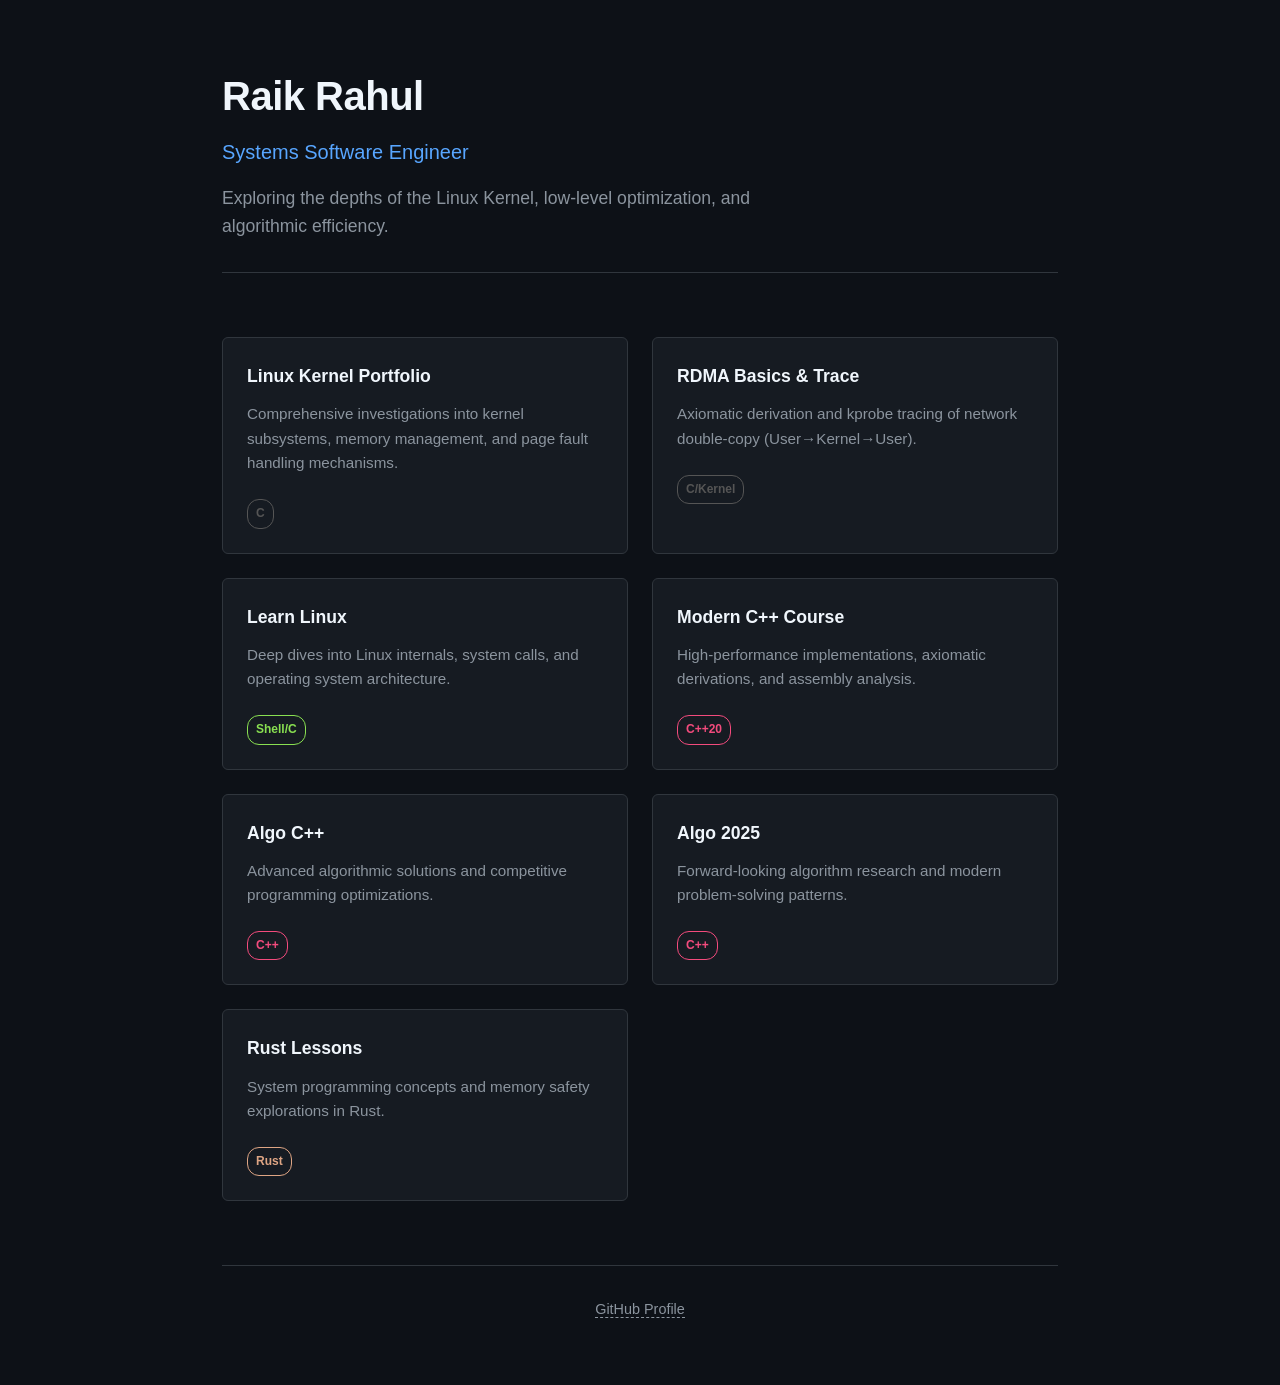
==== index.html @ 9dcb284b "Add Modern C++ Course Pages link" ====
<!DOCTYPE html>
<html lang="en">

<head>
    <meta charset="UTF-8">
    <meta name="viewport" content="width=device-width, initial-scale=1.0">
    <meta name="description"
        content="Portfolio of Raik Rahul - Systems Software Engineer. showcasing Linux Kernel, C++, and Rust projects.">
    <title>Raik Rahul | Systems Software Engineer</title>
    <link rel="stylesheet" href="assets/css/style.css">
</head>

<body>
    <div class="container">
        <header class="profile-header">
            <h1>Raik Rahul</h1>
            <p class="subtitle">Systems Software Engineer</p>
            <p class="bio">Exploring the depths of the Linux Kernel, low-level optimization, and algorithmic efficiency.
            </p>
        </header>

        <main>
            <section class="projects-grid">
                <!-- Kernel & Systems Focus -->
                <a href="https://raikrahul.github.io/linux_kernel_portfolio" class="project-card">
                    <div class="card-content">
                        <h3>Linux Kernel Portfolio</h3>
                        <p>Comprehensive investigations into kernel subsystems, memory management, and page fault
                            handling mechanisms.</p>
                        <span class="tag tag-c">C</span>
                    </div>
                </a>

                <a href="rdmabasics/axiomatic_derivation.md" class="project-card">
                    <div class="card-content">
                        <h3>RDMA Basics & Trace</h3>
                        <p>Axiomatic derivation and kprobe tracing of network double-copy (User&rarr;Kernel&rarr;User).</p>
                        <span class="tag tag-c">C/Kernel</span>
                    </div>
                </a>

                <a href="https://github.com/raikrahul/learnlinux" class="project-card">
                    <div class="card-content">
                        <h3>Learn Linux</h3>
                        <p>Deep dives into Linux internals, system calls, and operating system architecture.</p>
                        <span class="tag tag-shell">Shell/C</span>
                    </div>
                </a>

                <!-- Systems & Algo -->
                <a href="https://raikrahul.github.io/modern-cpp-course-setup/" class="project-card">
                    <div class="card-content">
                        <h3>Modern C++ Course</h3>
                        <p>High-performance implementations, axiomatic derivations, and assembly analysis.</p>
                        <span class="tag tag-cpp">C++20</span>
                    </div>
                </a>

                <a href="https://github.com/raikrahul/algocpp" class="project-card">
                    <div class="card-content">
                        <h3>Algo C++</h3>
                        <p>Advanced algorithmic solutions and competitive programming optimizations.</p>
                        <span class="tag tag-cpp">C++</span>
                    </div>
                </a>

                <a href="https://github.com/raikrahul/algo2025" class="project-card">
                    <div class="card-content">
                        <h3>Algo 2025</h3>
                        <p>Forward-looking algorithm research and modern problem-solving patterns.</p>
                        <span class="tag tag-cpp">C++</span>
                    </div>
                </a>

                <a href="https://github.com/raikrahul/rust_lessons" class="project-card">
                    <div class="card-content">
                        <h3>Rust Lessons</h3>
                        <p>System programming concepts and memory safety explorations in Rust.</p>
                        <span class="tag tag-rust">Rust</span>
                    </div>
                </a>
            </section>
        </main>

        <footer>
            <a href="https://github.com/raikrahul" target="_blank" rel="noopener noreferrer">GitHub Profile</a>
        </footer>
    </div>
</body>

</html>
---- assets/css/style.css ----
:root {
    --bg-color: #0d1117;
    --card-bg: #161b22;
    --text-primary: #f0f6fc;
    --text-secondary: #8b949e;
    --accent-color: #58a6ff;
    --border-color: #30363d;
    --hover-border: #8b949e;
    --font-stack: -apple-system, BlinkMacSystemFont, "Segoe UI", Helvetica, Arial, sans-serif, "Apple Color Emoji", "Segoe UI Emoji";
    --transition-speed: 0.2s;
}

* {
    box-sizing: border-box;
    margin: 0;
    padding: 0;
}

body {
    background-color: var(--bg-color);
    color: var(--text-primary);
    font-family: var(--font-stack);
    line-height: 1.6;
    -webkit-font-smoothing: antialiased;
}

.container {
    max-width: 900px;
    margin: 0 auto;
    padding: 4rem 2rem;
}

/* Header */
.profile-header {
    margin-bottom: 4rem;
    border-bottom: 1px solid var(--border-color);
    padding-bottom: 2rem;
}

h1 {
    font-size: 2.5rem;
    font-weight: 700;
    letter-spacing: -0.5px;
    margin-bottom: 0.5rem;
}

.subtitle {
    font-size: 1.25rem;
    color: var(--accent-color);
    margin-bottom: 1rem;
    font-weight: 500;
}

.bio {
    color: var(--text-secondary);
    max-width: 600px;
    font-size: 1.1rem;
}

/* Projects Grid */
.projects-grid {
    display: grid;
    grid-template-columns: repeat(auto-fit, minmax(350px, 1fr));
    gap: 1.5rem;
    margin-bottom: 4rem;
}

.project-card {
    background: var(--card-bg);
    border: 1px solid var(--border-color);
    border-radius: 6px;
    padding: 1.5rem;
    text-decoration: none;
    transition: transform var(--transition-speed), border-color var(--transition-speed);
    display: flex;
    flex-direction: column;
    height: 100%;
}

.project-card:hover {
    border-color: var(--hover-border);
    transform: translateY(-2px);
}

.card-content h3 {
    color: var(--text-primary);
    font-size: 1.1rem;
    margin-bottom: 0.75rem;
}

.card-content p {
    color: var(--text-secondary);
    font-size: 0.95rem;
    margin-bottom: 1.5rem;
    flex-grow: 1;
}

/* Tags */
.tag {
    display: inline-block;
    font-size: 0.75rem;
    font-weight: 600;
    padding: 0.25rem 0.5rem;
    border-radius: 12px;
    border: 1px solid var(--border-color);
}

.tag-c { color: #555; border-color: #555; }
.tag-cpp { color: #f34b7d; border-color: #f34b7d; }
.tag-rust { color: #dea584; border-color: #dea584; }
.tag-shell { color: #89e051; border-color: #89e051; }

.project-card:hover .tag {
    opacity: 1;
}

/* Footer */
footer {
    text-align: center;
    color: var(--text-secondary);
    padding-top: 2rem;
    border-top: 1px solid var(--border-color);
    font-size: 0.9rem;
}

footer a {
    color: var(--text-secondary);
    text-decoration: none;
    border-bottom: 1px dashed var(--text-secondary);
}

footer a:hover {
    color: var(--accent-color);
    border-color: var(--accent-color);
}

/* Responsive */
@media (max-width: 768px) {
    .container {
        padding: 2rem 1.5rem;
    }
    
    .projects-grid {
        grid-template-columns: 1fr;
    }
}
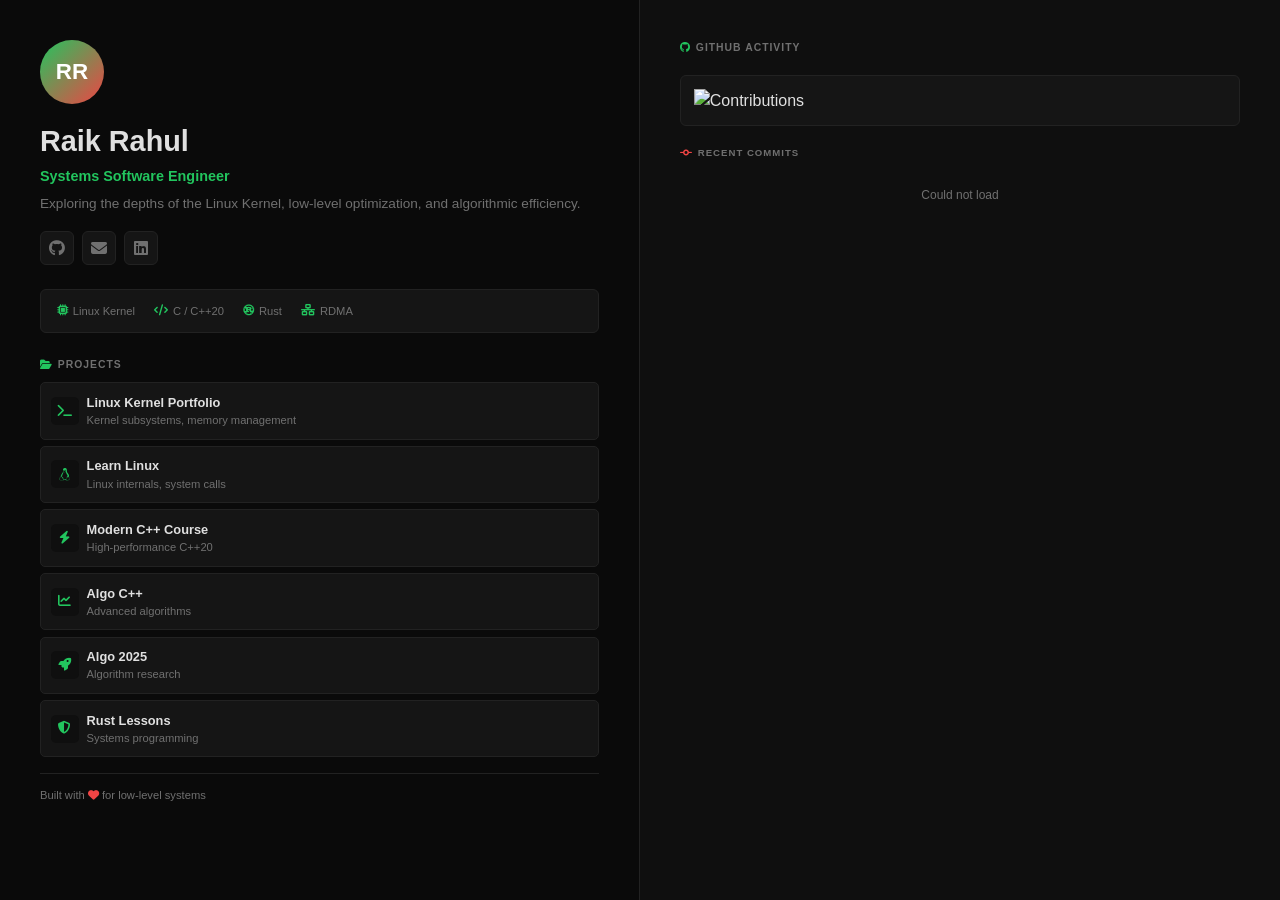
==== commit e7927811: "Redesign portfolio: book layout with GitHub activity" ====
--- a/index.html
+++ b/index.html
@@ -1,91 +1,175 @@
 <!DOCTYPE html>
 <html lang="en">
-
 <head>
     <meta charset="UTF-8">
     <meta name="viewport" content="width=device-width, initial-scale=1.0">
-    <meta name="description"
-        content="Portfolio of Raik Rahul - Systems Software Engineer. showcasing Linux Kernel, C++, and Rust projects.">
     <title>Raik Rahul | Systems Software Engineer</title>
-    <link rel="stylesheet" href="assets/css/style.css">
+    <link rel="stylesheet" href="https://cdnjs.cloudflare.com/ajax/libs/font-awesome/6.5.1/css/all.min.css">
+    <style>
+        * { box-sizing: border-box; margin: 0; padding: 0; }
+        :root {
+            --bg1: #0a0a0a; --bg2: #0f0f0f; --card: #151515; --card-h: #1a1a1a;
+            --t1: #e0e0e0; --t2: #707070; --green: #22c55e; --red: #ef4444; --border: #222;
+        }
+        body { background: var(--bg1); color: var(--t1); font-family: -apple-system, BlinkMacSystemFont, "Segoe UI", sans-serif; line-height: 1.5; }
+        
+        .book { display: grid; grid-template-columns: 1fr 1fr; min-height: 100vh; }
+        .left { padding: 2.5rem; border-right: 1px solid var(--border); }
+        .right { padding: 2.5rem; background: var(--bg2); position: sticky; top: 0; height: 100vh; overflow-y: auto; }
+        
+        .avatar { width: 64px; height: 64px; border-radius: 50%; background: linear-gradient(135deg, var(--green), var(--red)); display: flex; align-items: center; justify-content: center; margin-bottom: 1rem; }
+        .avatar span { font-size: 1.4rem; font-weight: 700; color: #fff; }
+        h1 { font-size: 1.8rem; font-weight: 700; margin-bottom: 0.2rem; }
+        .title { color: var(--green); font-size: 0.9rem; font-weight: 600; margin-bottom: 0.4rem; }
+        .tagline { color: var(--t2); font-size: 0.85rem; margin-bottom: 1rem; }
+        
+        .social { display: flex; gap: 0.5rem; margin-bottom: 1.5rem; }
+        .social a { width: 34px; height: 34px; border-radius: 6px; background: var(--card); border: 1px solid var(--border); display: flex; align-items: center; justify-content: center; color: var(--t2); text-decoration: none; }
+        .social a:hover { border-color: var(--green); color: var(--green); }
+        
+        .tech { display: flex; flex-wrap: wrap; gap: 0.4rem; padding: 0.6rem; background: var(--card); border: 1px solid var(--border); border-radius: 6px; margin-bottom: 1.5rem; }
+        .tech span { font-size: 0.7rem; color: var(--t2); display: flex; align-items: center; gap: 0.3rem; padding: 0.2rem 0.4rem; }
+        .tech i { color: var(--green); }
+        
+        .label { font-size: 0.65rem; font-weight: 600; color: var(--t2); text-transform: uppercase; letter-spacing: 1px; margin-bottom: 0.6rem; display: flex; align-items: center; gap: 0.3rem; }
+        .label i { color: var(--green); }
+        
+        .featured { margin-bottom: 1.5rem; }
+        .feat-card { display: flex; gap: 0.7rem; background: var(--card); border: 1px solid var(--border); border-left: 3px solid var(--red); border-radius: 6px; padding: 0.9rem; text-decoration: none; }
+        .feat-card:hover { background: var(--card-h); }
+        .feat-icon { width: 38px; height: 38px; border-radius: 6px; background: linear-gradient(135deg, var(--red), #f97316); display: flex; align-items: center; justify-content: center; flex-shrink: 0; }
+        .feat-icon i { color: #fff; }
+        .feat-card h3 { font-size: 0.9rem; font-weight: 600; color: var(--t1); margin-bottom: 0.2rem; }
+        .feat-card p { font-size: 0.75rem; color: var(--t2); margin-bottom: 0.4rem; }
+        .tags { display: flex; gap: 0.25rem; }
+        .tag { font-size: 0.55rem; font-weight: 600; padding: 0.12rem 0.35rem; border-radius: 3px; text-transform: uppercase; }
+        .tag-c { background: rgba(100,100,100,0.2); color: #888; }
+        .tag-g { background: rgba(34,197,94,0.15); color: var(--green); }
+        .tag-r { background: rgba(239,68,68,0.15); color: var(--red); }
+        
+        .projects { margin-bottom: 1rem; }
+        .proj-list { display: flex; flex-direction: column; gap: 0.4rem; }
+        .proj { display: flex; align-items: center; gap: 0.5rem; background: var(--card); border: 1px solid var(--border); border-radius: 5px; padding: 0.6rem; text-decoration: none; }
+        .proj:hover { background: var(--card-h); }
+        .proj-icon { width: 28px; height: 28px; border-radius: 5px; background: var(--bg2); display: flex; align-items: center; justify-content: center; }
+        .proj-icon i { color: var(--green); font-size: 0.8rem; }
+        .proj:hover .proj-icon { background: var(--green); }
+        .proj:hover .proj-icon i { color: #000; }
+        .proj h3 { font-size: 0.8rem; font-weight: 600; color: var(--t1); }
+        .proj p { font-size: 0.7rem; color: var(--t2); }
+        
+        footer { margin-top: 1rem; padding-top: 0.8rem; border-top: 1px solid var(--border); font-size: 0.7rem; color: var(--t2); }
+        footer .fa-heart { color: var(--red); }
+        
+        .right h2 { font-size: 0.65rem; font-weight: 600; color: var(--t2); text-transform: uppercase; letter-spacing: 1px; margin-bottom: 1.2rem; display: flex; align-items: center; gap: 0.3rem; }
+        .right h2 i { color: var(--green); }
+        .graph { background: var(--card); border: 1px solid var(--border); border-radius: 6px; padding: 0.8rem; margin-bottom: 1.2rem; }
+        .graph img { width: 100%; display: block; }
+        .recent h3 { font-size: 0.6rem; font-weight: 600; color: var(--t2); text-transform: uppercase; letter-spacing: 1px; margin-bottom: 0.6rem; display: flex; align-items: center; gap: 0.3rem; }
+        .recent h3 i { color: var(--red); }
+        .feed { display: flex; flex-direction: column; gap: 0.35rem; }
+        .act { display: flex; align-items: center; gap: 0.5rem; padding: 0.5rem; background: var(--card); border: 1px solid var(--border); border-radius: 4px; }
+        .act-icon { width: 22px; height: 22px; border-radius: 4px; background: var(--bg1); display: flex; align-items: center; justify-content: center; }
+        .act-icon i { font-size: 0.6rem; color: var(--green); }
+        .act-text { flex: 1; font-size: 0.7rem; }
+        .act-text span { color: var(--t2); }
+        .act-text a { color: var(--t1); text-decoration: none; font-weight: 500; }
+        .act-text a:hover { color: var(--green); }
+        .act-time { font-size: 0.6rem; color: var(--t2); opacity: 0.7; }
+        .loading { text-align: center; padding: 1rem; color: var(--t2); font-size: 0.75rem; }
+        .loading i { color: var(--green); }
+        
+        @media (max-width: 1024px) {
+            .book { grid-template-columns: 1fr; }
+            .left { border-right: none; border-bottom: 1px solid var(--border); }
+            .right { position: relative; height: auto; }
+        }
+    </style>
 </head>
-
 <body>
-    <div class="container">
-        <header class="profile-header">
+    <div class="book">
+        <div class="left">
+            <div class="avatar"><span>RR</span></div>
             <h1>Raik Rahul</h1>
-            <p class="subtitle">Systems Software Engineer</p>
-            <p class="bio">Exploring the depths of the Linux Kernel, low-level optimization, and algorithmic efficiency.
-            </p>
-        </header>
-
-        <main>
-            <section class="projects-grid">
-                <!-- Kernel & Systems Focus -->
-                <a href="https://raikrahul.github.io/linux_kernel_portfolio" class="project-card">
-                    <div class="card-content">
-                        <h3>Linux Kernel Portfolio</h3>
-                        <p>Comprehensive investigations into kernel subsystems, memory management, and page fault
-                            handling mechanisms.</p>
-                        <span class="tag tag-c">C</span>
-                    </div>
-                </a>
-
-                <a href="rdmabasics/axiomatic_derivation.md" class="project-card">
-                    <div class="card-content">
-                        <h3>RDMA Basics & Trace</h3>
-                        <p>Axiomatic derivation and kprobe tracing of network double-copy (User&rarr;Kernel&rarr;User).</p>
-                        <span class="tag tag-c">C/Kernel</span>
-                    </div>
-                </a>
-
-                <a href="https://github.com/raikrahul/learnlinux" class="project-card">
-                    <div class="card-content">
-                        <h3>Learn Linux</h3>
-                        <p>Deep dives into Linux internals, system calls, and operating system architecture.</p>
-                        <span class="tag tag-shell">Shell/C</span>
-                    </div>
-                </a>
-
-                <!-- Systems & Algo -->
-                <a href="https://raikrahul.github.io/modern-cpp-course-setup/" class="project-card">
-                    <div class="card-content">
-                        <h3>Modern C++ Course</h3>
-                        <p>High-performance implementations, axiomatic derivations, and assembly analysis.</p>
-                        <span class="tag tag-cpp">C++20</span>
-                    </div>
-                </a>
-
-                <a href="https://github.com/raikrahul/algocpp" class="project-card">
-                    <div class="card-content">
-                        <h3>Algo C++</h3>
-                        <p>Advanced algorithmic solutions and competitive programming optimizations.</p>
-                        <span class="tag tag-cpp">C++</span>
-                    </div>
-                </a>
-
-                <a href="https://github.com/raikrahul/algo2025" class="project-card">
-                    <div class="card-content">
-                        <h3>Algo 2025</h3>
-                        <p>Forward-looking algorithm research and modern problem-solving patterns.</p>
-                        <span class="tag tag-cpp">C++</span>
-                    </div>
-                </a>
-
-                <a href="https://github.com/raikrahul/rust_lessons" class="project-card">
-                    <div class="card-content">
-                        <h3>Rust Lessons</h3>
-                        <p>System programming concepts and memory safety explorations in Rust.</p>
-                        <span class="tag tag-rust">Rust</span>
-                    </div>
-                </a>
-            </section>
-        </main>
-
-        <footer>
-            <a href="https://github.com/raikrahul" target="_blank" rel="noopener noreferrer">GitHub Profile</a>
-        </footer>
+            <p class="title">Systems Software Engineer</p>
+            <p class="tagline">Exploring the depths of the Linux Kernel, low-level optimization, and algorithmic efficiency.</p>
+            
+            <div class="social">
+                <a href="https://github.com/raikrahul" target="_blank"><i class="fab fa-github"></i></a>
+                <a href="mailto:contact@example.com"><i class="fas fa-envelope"></i></a>
+                <a href="https://linkedin.com/in/" target="_blank"><i class="fab fa-linkedin"></i></a>
+            </div>
+            
+            <div class="tech">
+                <span><i class="fas fa-microchip"></i> Linux Kernel</span>
+                <span><i class="fas fa-code"></i> C / C++20</span>
+                <span><i class="fab fa-rust"></i> Rust</span>
+                <span><i class="fas fa-network-wired"></i> RDMA</span>
+            </div>
+            
+            <div class="projects">
+                <div class="label"><i class="fas fa-folder-open"></i> Projects</div>
+                <div class="proj-list">
+                    <a href="https://raikrahul.github.io/linux_kernel_portfolio" class="proj">
+                        <div class="proj-icon"><i class="fas fa-terminal"></i></div>
+                        <div><h3>Linux Kernel Portfolio</h3><p>Kernel subsystems, memory management</p></div>
+                    </a>
+                    <a href="https://github.com/raikrahul/learnlinux" class="proj">
+                        <div class="proj-icon"><i class="fab fa-linux"></i></div>
+                        <div><h3>Learn Linux</h3><p>Linux internals, system calls</p></div>
+                    </a>
+                    <a href="https://raikrahul.github.io/modern-cpp-course-setup/" class="proj">
+                        <div class="proj-icon"><i class="fas fa-bolt"></i></div>
+                        <div><h3>Modern C++ Course</h3><p>High-performance C++20</p></div>
+                    </a>
+                    <a href="https://github.com/raikrahul/algocpp" class="proj">
+                        <div class="proj-icon"><i class="fas fa-chart-line"></i></div>
+                        <div><h3>Algo C++</h3><p>Advanced algorithms</p></div>
+                    </a>
+                    <a href="https://github.com/raikrahul/algo2025" class="proj">
+                        <div class="proj-icon"><i class="fas fa-rocket"></i></div>
+                        <div><h3>Algo 2025</h3><p>Algorithm research</p></div>
+                    </a>
+                    <a href="https://github.com/raikrahul/rust_lessons" class="proj">
+                        <div class="proj-icon"><i class="fas fa-shield-alt"></i></div>
+                        <div><h3>Rust Lessons</h3><p>Systems programming</p></div>
+                    </a>
+                </div>
+            </div>
+            
+            <footer>Built with <i class="fas fa-heart"></i> for low-level systems</footer>
+        </div>
+        
+        <div class="right">
+            <h2><i class="fab fa-github"></i> GitHub Activity</h2>
+            <div class="graph">
+                <img src="https://ghchart.rshah.org/22c55e/raikrahul" alt="Contributions">
+            </div>
+            <div class="recent">
+                <h3><i class="fas fa-code-commit"></i> Recent Commits</h3>
+                <div id="feed" class="feed">
+                    <div class="loading"><i class="fas fa-spinner fa-spin"></i> Loading...</div>
+                </div>
+            </div>
+        </div>
     </div>
+    
+    <script>
+        fetch('https://api.github.com/users/raikrahul/events?per_page=8')
+            .then(r => r.json())
+            .then(events => {
+                const feed = document.getElementById('feed');
+                if (!Array.isArray(events)) { feed.innerHTML = '<p class="loading">Could not load</p>'; return; }
+                feed.innerHTML = events.slice(0,8).map(e => {
+                    const repo = e.repo.name.replace('raikrahul/','');
+                    const t = Math.floor((Date.now() - new Date(e.created_at))/1000);
+                    const time = t<60?'now':t<3600?Math.floor(t/60)+'m':t<86400?Math.floor(t/3600)+'h':Math.floor(t/86400)+'d';
+                    const icons = {PushEvent:'fa-code-commit',CreateEvent:'fa-plus',ReleaseEvent:'fa-tag',ForkEvent:'fa-code-fork'};
+                    const acts = {PushEvent:'Pushed',CreateEvent:'Created',ReleaseEvent:'Released',ForkEvent:'Forked'};
+                    return `<div class="act"><div class="act-icon"><i class="fas ${icons[e.type]||'fa-circle'}"></i></div><div class="act-text"><span>${acts[e.type]||e.type.replace('Event','')}</span> <a href="https://github.com/${e.repo.name}" target="_blank">${repo}</a></div><span class="act-time">${time}</span></div>`;
+                }).join('');
+            })
+            .catch(() => { document.getElementById('feed').innerHTML = '<p class="loading">Could not load</p>'; });
+    </script>
 </body>
-
-</html>+</html>
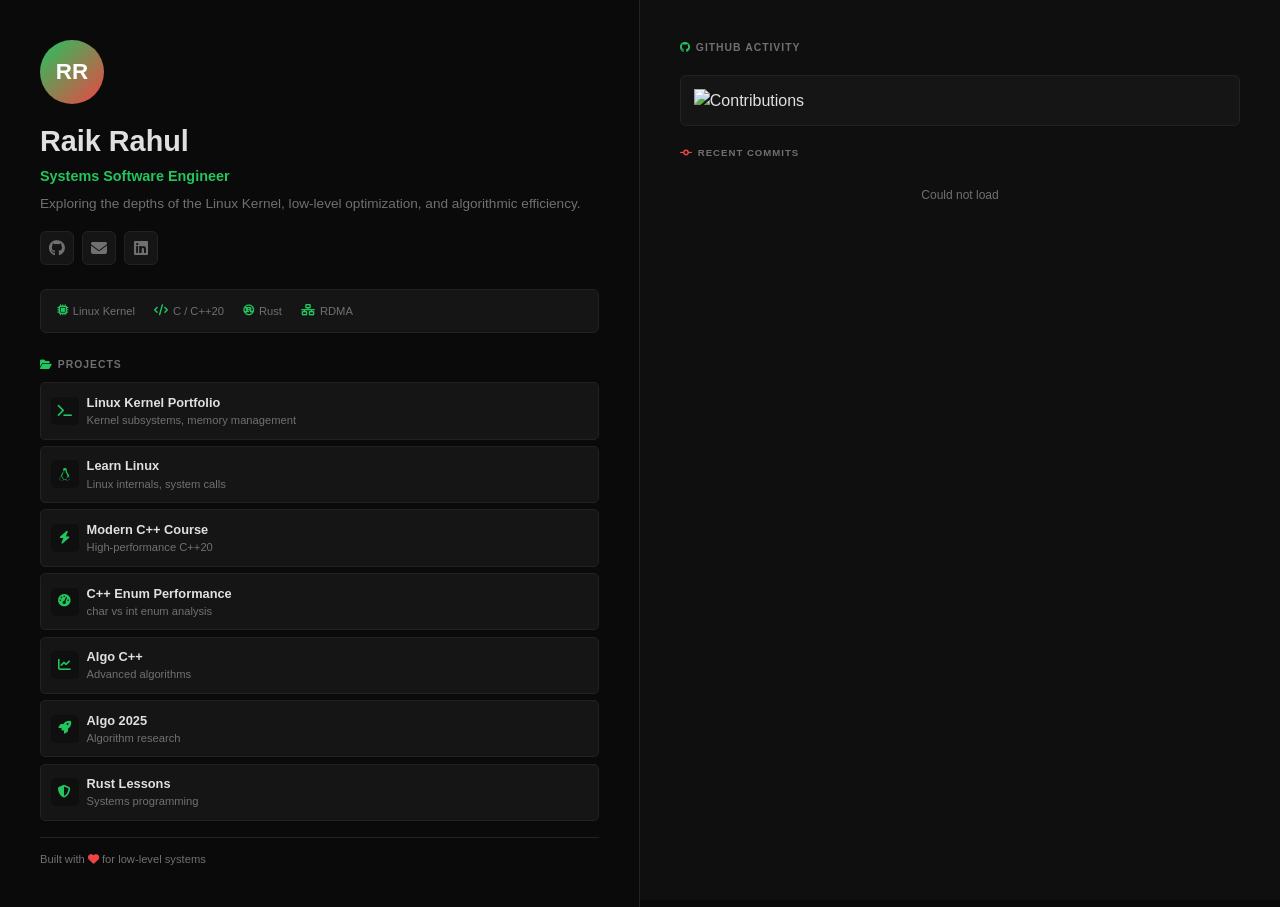
==== commit eb0b922f: "Add cpp-enums link to homepage" ====
--- a/index.html
+++ b/index.html
@@ -118,9 +118,13 @@
                         <div class="proj-icon"><i class="fab fa-linux"></i></div>
                         <div><h3>Learn Linux</h3><p>Linux internals, system calls</p></div>
                     </a>
-                    <a href="https://raikrahul.github.io/modern-cpp-course-setup/" class="proj">
+                    <a href="modern-cpp/index.html" class="proj">
                         <div class="proj-icon"><i class="fas fa-bolt"></i></div>
                         <div><h3>Modern C++ Course</h3><p>High-performance C++20</p></div>
+                    </a>
+                    <a href="cpp-enums/index.html" class="proj">
+                        <div class="proj-icon"><i class="fas fa-tachometer-alt"></i></div>
+                        <div><h3>C++ Enum Performance</h3><p>char vs int enum analysis</p></div>
                     </a>
                     <a href="https://github.com/raikrahul/algocpp" class="proj">
                         <div class="proj-icon"><i class="fas fa-chart-line"></i></div>
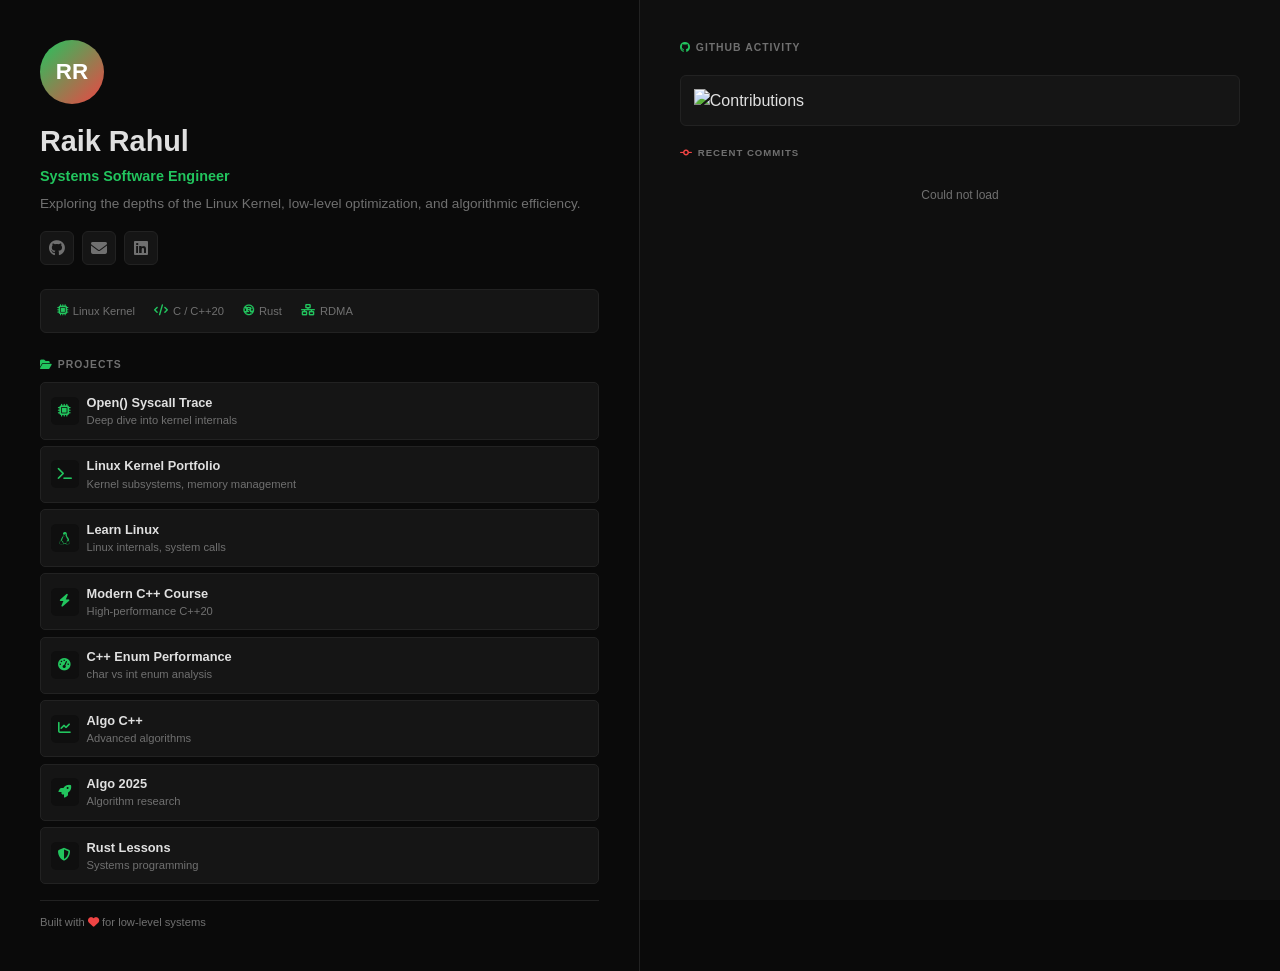
==== commit ba28ce95: "feat: add link to what-happens-when-open-is-called project" ====
--- a/index.html
+++ b/index.html
@@ -1,149 +1,520 @@
 <!DOCTYPE html>
 <html lang="en">
+
 <head>
     <meta charset="UTF-8">
     <meta name="viewport" content="width=device-width, initial-scale=1.0">
     <title>Raik Rahul | Systems Software Engineer</title>
     <link rel="stylesheet" href="https://cdnjs.cloudflare.com/ajax/libs/font-awesome/6.5.1/css/all.min.css">
     <style>
-        * { box-sizing: border-box; margin: 0; padding: 0; }
+        * {
+            box-sizing: border-box;
+            margin: 0;
+            padding: 0;
+        }
+
         :root {
-            --bg1: #0a0a0a; --bg2: #0f0f0f; --card: #151515; --card-h: #1a1a1a;
-            --t1: #e0e0e0; --t2: #707070; --green: #22c55e; --red: #ef4444; --border: #222;
-        }
-        body { background: var(--bg1); color: var(--t1); font-family: -apple-system, BlinkMacSystemFont, "Segoe UI", sans-serif; line-height: 1.5; }
-        
-        .book { display: grid; grid-template-columns: 1fr 1fr; min-height: 100vh; }
-        .left { padding: 2.5rem; border-right: 1px solid var(--border); }
-        .right { padding: 2.5rem; background: var(--bg2); position: sticky; top: 0; height: 100vh; overflow-y: auto; }
-        
-        .avatar { width: 64px; height: 64px; border-radius: 50%; background: linear-gradient(135deg, var(--green), var(--red)); display: flex; align-items: center; justify-content: center; margin-bottom: 1rem; }
-        .avatar span { font-size: 1.4rem; font-weight: 700; color: #fff; }
-        h1 { font-size: 1.8rem; font-weight: 700; margin-bottom: 0.2rem; }
-        .title { color: var(--green); font-size: 0.9rem; font-weight: 600; margin-bottom: 0.4rem; }
-        .tagline { color: var(--t2); font-size: 0.85rem; margin-bottom: 1rem; }
-        
-        .social { display: flex; gap: 0.5rem; margin-bottom: 1.5rem; }
-        .social a { width: 34px; height: 34px; border-radius: 6px; background: var(--card); border: 1px solid var(--border); display: flex; align-items: center; justify-content: center; color: var(--t2); text-decoration: none; }
-        .social a:hover { border-color: var(--green); color: var(--green); }
-        
-        .tech { display: flex; flex-wrap: wrap; gap: 0.4rem; padding: 0.6rem; background: var(--card); border: 1px solid var(--border); border-radius: 6px; margin-bottom: 1.5rem; }
-        .tech span { font-size: 0.7rem; color: var(--t2); display: flex; align-items: center; gap: 0.3rem; padding: 0.2rem 0.4rem; }
-        .tech i { color: var(--green); }
-        
-        .label { font-size: 0.65rem; font-weight: 600; color: var(--t2); text-transform: uppercase; letter-spacing: 1px; margin-bottom: 0.6rem; display: flex; align-items: center; gap: 0.3rem; }
-        .label i { color: var(--green); }
-        
-        .featured { margin-bottom: 1.5rem; }
-        .feat-card { display: flex; gap: 0.7rem; background: var(--card); border: 1px solid var(--border); border-left: 3px solid var(--red); border-radius: 6px; padding: 0.9rem; text-decoration: none; }
-        .feat-card:hover { background: var(--card-h); }
-        .feat-icon { width: 38px; height: 38px; border-radius: 6px; background: linear-gradient(135deg, var(--red), #f97316); display: flex; align-items: center; justify-content: center; flex-shrink: 0; }
-        .feat-icon i { color: #fff; }
-        .feat-card h3 { font-size: 0.9rem; font-weight: 600; color: var(--t1); margin-bottom: 0.2rem; }
-        .feat-card p { font-size: 0.75rem; color: var(--t2); margin-bottom: 0.4rem; }
-        .tags { display: flex; gap: 0.25rem; }
-        .tag { font-size: 0.55rem; font-weight: 600; padding: 0.12rem 0.35rem; border-radius: 3px; text-transform: uppercase; }
-        .tag-c { background: rgba(100,100,100,0.2); color: #888; }
-        .tag-g { background: rgba(34,197,94,0.15); color: var(--green); }
-        .tag-r { background: rgba(239,68,68,0.15); color: var(--red); }
-        
-        .projects { margin-bottom: 1rem; }
-        .proj-list { display: flex; flex-direction: column; gap: 0.4rem; }
-        .proj { display: flex; align-items: center; gap: 0.5rem; background: var(--card); border: 1px solid var(--border); border-radius: 5px; padding: 0.6rem; text-decoration: none; }
-        .proj:hover { background: var(--card-h); }
-        .proj-icon { width: 28px; height: 28px; border-radius: 5px; background: var(--bg2); display: flex; align-items: center; justify-content: center; }
-        .proj-icon i { color: var(--green); font-size: 0.8rem; }
-        .proj:hover .proj-icon { background: var(--green); }
-        .proj:hover .proj-icon i { color: #000; }
-        .proj h3 { font-size: 0.8rem; font-weight: 600; color: var(--t1); }
-        .proj p { font-size: 0.7rem; color: var(--t2); }
-        
-        footer { margin-top: 1rem; padding-top: 0.8rem; border-top: 1px solid var(--border); font-size: 0.7rem; color: var(--t2); }
-        footer .fa-heart { color: var(--red); }
-        
-        .right h2 { font-size: 0.65rem; font-weight: 600; color: var(--t2); text-transform: uppercase; letter-spacing: 1px; margin-bottom: 1.2rem; display: flex; align-items: center; gap: 0.3rem; }
-        .right h2 i { color: var(--green); }
-        .graph { background: var(--card); border: 1px solid var(--border); border-radius: 6px; padding: 0.8rem; margin-bottom: 1.2rem; }
-        .graph img { width: 100%; display: block; }
-        .recent h3 { font-size: 0.6rem; font-weight: 600; color: var(--t2); text-transform: uppercase; letter-spacing: 1px; margin-bottom: 0.6rem; display: flex; align-items: center; gap: 0.3rem; }
-        .recent h3 i { color: var(--red); }
-        .feed { display: flex; flex-direction: column; gap: 0.35rem; }
-        .act { display: flex; align-items: center; gap: 0.5rem; padding: 0.5rem; background: var(--card); border: 1px solid var(--border); border-radius: 4px; }
-        .act-icon { width: 22px; height: 22px; border-radius: 4px; background: var(--bg1); display: flex; align-items: center; justify-content: center; }
-        .act-icon i { font-size: 0.6rem; color: var(--green); }
-        .act-text { flex: 1; font-size: 0.7rem; }
-        .act-text span { color: var(--t2); }
-        .act-text a { color: var(--t1); text-decoration: none; font-weight: 500; }
-        .act-text a:hover { color: var(--green); }
-        .act-time { font-size: 0.6rem; color: var(--t2); opacity: 0.7; }
-        .loading { text-align: center; padding: 1rem; color: var(--t2); font-size: 0.75rem; }
-        .loading i { color: var(--green); }
-        
+            --bg1: #0a0a0a;
+            --bg2: #0f0f0f;
+            --card: #151515;
+            --card-h: #1a1a1a;
+            --t1: #e0e0e0;
+            --t2: #707070;
+            --green: #22c55e;
+            --red: #ef4444;
+            --border: #222;
+        }
+
+        body {
+            background: var(--bg1);
+            color: var(--t1);
+            font-family: -apple-system, BlinkMacSystemFont, "Segoe UI", sans-serif;
+            line-height: 1.5;
+        }
+
+        .book {
+            display: grid;
+            grid-template-columns: 1fr 1fr;
+            min-height: 100vh;
+        }
+
+        .left {
+            padding: 2.5rem;
+            border-right: 1px solid var(--border);
+        }
+
+        .right {
+            padding: 2.5rem;
+            background: var(--bg2);
+            position: sticky;
+            top: 0;
+            height: 100vh;
+            overflow-y: auto;
+        }
+
+        .avatar {
+            width: 64px;
+            height: 64px;
+            border-radius: 50%;
+            background: linear-gradient(135deg, var(--green), var(--red));
+            display: flex;
+            align-items: center;
+            justify-content: center;
+            margin-bottom: 1rem;
+        }
+
+        .avatar span {
+            font-size: 1.4rem;
+            font-weight: 700;
+            color: #fff;
+        }
+
+        h1 {
+            font-size: 1.8rem;
+            font-weight: 700;
+            margin-bottom: 0.2rem;
+        }
+
+        .title {
+            color: var(--green);
+            font-size: 0.9rem;
+            font-weight: 600;
+            margin-bottom: 0.4rem;
+        }
+
+        .tagline {
+            color: var(--t2);
+            font-size: 0.85rem;
+            margin-bottom: 1rem;
+        }
+
+        .social {
+            display: flex;
+            gap: 0.5rem;
+            margin-bottom: 1.5rem;
+        }
+
+        .social a {
+            width: 34px;
+            height: 34px;
+            border-radius: 6px;
+            background: var(--card);
+            border: 1px solid var(--border);
+            display: flex;
+            align-items: center;
+            justify-content: center;
+            color: var(--t2);
+            text-decoration: none;
+        }
+
+        .social a:hover {
+            border-color: var(--green);
+            color: var(--green);
+        }
+
+        .tech {
+            display: flex;
+            flex-wrap: wrap;
+            gap: 0.4rem;
+            padding: 0.6rem;
+            background: var(--card);
+            border: 1px solid var(--border);
+            border-radius: 6px;
+            margin-bottom: 1.5rem;
+        }
+
+        .tech span {
+            font-size: 0.7rem;
+            color: var(--t2);
+            display: flex;
+            align-items: center;
+            gap: 0.3rem;
+            padding: 0.2rem 0.4rem;
+        }
+
+        .tech i {
+            color: var(--green);
+        }
+
+        .label {
+            font-size: 0.65rem;
+            font-weight: 600;
+            color: var(--t2);
+            text-transform: uppercase;
+            letter-spacing: 1px;
+            margin-bottom: 0.6rem;
+            display: flex;
+            align-items: center;
+            gap: 0.3rem;
+        }
+
+        .label i {
+            color: var(--green);
+        }
+
+        .featured {
+            margin-bottom: 1.5rem;
+        }
+
+        .feat-card {
+            display: flex;
+            gap: 0.7rem;
+            background: var(--card);
+            border: 1px solid var(--border);
+            border-left: 3px solid var(--red);
+            border-radius: 6px;
+            padding: 0.9rem;
+            text-decoration: none;
+        }
+
+        .feat-card:hover {
+            background: var(--card-h);
+        }
+
+        .feat-icon {
+            width: 38px;
+            height: 38px;
+            border-radius: 6px;
+            background: linear-gradient(135deg, var(--red), #f97316);
+            display: flex;
+            align-items: center;
+            justify-content: center;
+            flex-shrink: 0;
+        }
+
+        .feat-icon i {
+            color: #fff;
+        }
+
+        .feat-card h3 {
+            font-size: 0.9rem;
+            font-weight: 600;
+            color: var(--t1);
+            margin-bottom: 0.2rem;
+        }
+
+        .feat-card p {
+            font-size: 0.75rem;
+            color: var(--t2);
+            margin-bottom: 0.4rem;
+        }
+
+        .tags {
+            display: flex;
+            gap: 0.25rem;
+        }
+
+        .tag {
+            font-size: 0.55rem;
+            font-weight: 600;
+            padding: 0.12rem 0.35rem;
+            border-radius: 3px;
+            text-transform: uppercase;
+        }
+
+        .tag-c {
+            background: rgba(100, 100, 100, 0.2);
+            color: #888;
+        }
+
+        .tag-g {
+            background: rgba(34, 197, 94, 0.15);
+            color: var(--green);
+        }
+
+        .tag-r {
+            background: rgba(239, 68, 68, 0.15);
+            color: var(--red);
+        }
+
+        .projects {
+            margin-bottom: 1rem;
+        }
+
+        .proj-list {
+            display: flex;
+            flex-direction: column;
+            gap: 0.4rem;
+        }
+
+        .proj {
+            display: flex;
+            align-items: center;
+            gap: 0.5rem;
+            background: var(--card);
+            border: 1px solid var(--border);
+            border-radius: 5px;
+            padding: 0.6rem;
+            text-decoration: none;
+        }
+
+        .proj:hover {
+            background: var(--card-h);
+        }
+
+        .proj-icon {
+            width: 28px;
+            height: 28px;
+            border-radius: 5px;
+            background: var(--bg2);
+            display: flex;
+            align-items: center;
+            justify-content: center;
+        }
+
+        .proj-icon i {
+            color: var(--green);
+            font-size: 0.8rem;
+        }
+
+        .proj:hover .proj-icon {
+            background: var(--green);
+        }
+
+        .proj:hover .proj-icon i {
+            color: #000;
+        }
+
+        .proj h3 {
+            font-size: 0.8rem;
+            font-weight: 600;
+            color: var(--t1);
+        }
+
+        .proj p {
+            font-size: 0.7rem;
+            color: var(--t2);
+        }
+
+        footer {
+            margin-top: 1rem;
+            padding-top: 0.8rem;
+            border-top: 1px solid var(--border);
+            font-size: 0.7rem;
+            color: var(--t2);
+        }
+
+        footer .fa-heart {
+            color: var(--red);
+        }
+
+        .right h2 {
+            font-size: 0.65rem;
+            font-weight: 600;
+            color: var(--t2);
+            text-transform: uppercase;
+            letter-spacing: 1px;
+            margin-bottom: 1.2rem;
+            display: flex;
+            align-items: center;
+            gap: 0.3rem;
+        }
+
+        .right h2 i {
+            color: var(--green);
+        }
+
+        .graph {
+            background: var(--card);
+            border: 1px solid var(--border);
+            border-radius: 6px;
+            padding: 0.8rem;
+            margin-bottom: 1.2rem;
+        }
+
+        .graph img {
+            width: 100%;
+            display: block;
+        }
+
+        .recent h3 {
+            font-size: 0.6rem;
+            font-weight: 600;
+            color: var(--t2);
+            text-transform: uppercase;
+            letter-spacing: 1px;
+            margin-bottom: 0.6rem;
+            display: flex;
+            align-items: center;
+            gap: 0.3rem;
+        }
+
+        .recent h3 i {
+            color: var(--red);
+        }
+
+        .feed {
+            display: flex;
+            flex-direction: column;
+            gap: 0.35rem;
+        }
+
+        .act {
+            display: flex;
+            align-items: center;
+            gap: 0.5rem;
+            padding: 0.5rem;
+            background: var(--card);
+            border: 1px solid var(--border);
+            border-radius: 4px;
+        }
+
+        .act-icon {
+            width: 22px;
+            height: 22px;
+            border-radius: 4px;
+            background: var(--bg1);
+            display: flex;
+            align-items: center;
+            justify-content: center;
+        }
+
+        .act-icon i {
+            font-size: 0.6rem;
+            color: var(--green);
+        }
+
+        .act-text {
+            flex: 1;
+            font-size: 0.7rem;
+        }
+
+        .act-text span {
+            color: var(--t2);
+        }
+
+        .act-text a {
+            color: var(--t1);
+            text-decoration: none;
+            font-weight: 500;
+        }
+
+        .act-text a:hover {
+            color: var(--green);
+        }
+
+        .act-time {
+            font-size: 0.6rem;
+            color: var(--t2);
+            opacity: 0.7;
+        }
+
+        .loading {
+            text-align: center;
+            padding: 1rem;
+            color: var(--t2);
+            font-size: 0.75rem;
+        }
+
+        .loading i {
+            color: var(--green);
+        }
+
         @media (max-width: 1024px) {
-            .book { grid-template-columns: 1fr; }
-            .left { border-right: none; border-bottom: 1px solid var(--border); }
-            .right { position: relative; height: auto; }
+            .book {
+                grid-template-columns: 1fr;
+            }
+
+            .left {
+                border-right: none;
+                border-bottom: 1px solid var(--border);
+            }
+
+            .right {
+                position: relative;
+                height: auto;
+            }
         }
     </style>
 </head>
+
 <body>
     <div class="book">
         <div class="left">
             <div class="avatar"><span>RR</span></div>
             <h1>Raik Rahul</h1>
             <p class="title">Systems Software Engineer</p>
-            <p class="tagline">Exploring the depths of the Linux Kernel, low-level optimization, and algorithmic efficiency.</p>
-            
+            <p class="tagline">Exploring the depths of the Linux Kernel, low-level optimization, and algorithmic
+                efficiency.</p>
+
             <div class="social">
                 <a href="https://github.com/raikrahul" target="_blank"><i class="fab fa-github"></i></a>
                 <a href="mailto:contact@example.com"><i class="fas fa-envelope"></i></a>
                 <a href="https://linkedin.com/in/" target="_blank"><i class="fab fa-linkedin"></i></a>
             </div>
-            
+
             <div class="tech">
                 <span><i class="fas fa-microchip"></i> Linux Kernel</span>
                 <span><i class="fas fa-code"></i> C / C++20</span>
                 <span><i class="fab fa-rust"></i> Rust</span>
                 <span><i class="fas fa-network-wired"></i> RDMA</span>
             </div>
-            
+
             <div class="projects">
                 <div class="label"><i class="fas fa-folder-open"></i> Projects</div>
                 <div class="proj-list">
+                    <a href="https://raikrahul.github.io/what-happens-when-open-is-called/" class="proj">
+                        <div class="proj-icon"><i class="fas fa-microchip"></i></div>
+                        <div>
+                            <h3>Open() Syscall Trace</h3>
+                            <p>Deep dive into kernel internals</p>
+                        </div>
+                    </a>
                     <a href="https://raikrahul.github.io/linux_kernel_portfolio" class="proj">
                         <div class="proj-icon"><i class="fas fa-terminal"></i></div>
-                        <div><h3>Linux Kernel Portfolio</h3><p>Kernel subsystems, memory management</p></div>
+                        <div>
+                            <h3>Linux Kernel Portfolio</h3>
+                            <p>Kernel subsystems, memory management</p>
+                        </div>
                     </a>
                     <a href="https://github.com/raikrahul/learnlinux" class="proj">
                         <div class="proj-icon"><i class="fab fa-linux"></i></div>
-                        <div><h3>Learn Linux</h3><p>Linux internals, system calls</p></div>
+                        <div>
+                            <h3>Learn Linux</h3>
+                            <p>Linux internals, system calls</p>
+                        </div>
                     </a>
                     <a href="modern-cpp/index.html" class="proj">
                         <div class="proj-icon"><i class="fas fa-bolt"></i></div>
-                        <div><h3>Modern C++ Course</h3><p>High-performance C++20</p></div>
-                    </a>
-                    <a href="cpp-enums/index.html" class="proj">
+                        <div>
+                            <h3>Modern C++ Course</h3>
+                            <p>High-performance C++20</p>
+                        </div>
+                    </a>
+                    <a href="https://raikrahul.github.io/enum-class-char-performance/" class="proj">
                         <div class="proj-icon"><i class="fas fa-tachometer-alt"></i></div>
-                        <div><h3>C++ Enum Performance</h3><p>char vs int enum analysis</p></div>
+                        <div>
+                            <h3>C++ Enum Performance</h3>
+                            <p>char vs int enum analysis</p>
+                        </div>
                     </a>
                     <a href="https://github.com/raikrahul/algocpp" class="proj">
                         <div class="proj-icon"><i class="fas fa-chart-line"></i></div>
-                        <div><h3>Algo C++</h3><p>Advanced algorithms</p></div>
+                        <div>
+                            <h3>Algo C++</h3>
+                            <p>Advanced algorithms</p>
+                        </div>
                     </a>
                     <a href="https://github.com/raikrahul/algo2025" class="proj">
                         <div class="proj-icon"><i class="fas fa-rocket"></i></div>
-                        <div><h3>Algo 2025</h3><p>Algorithm research</p></div>
+                        <div>
+                            <h3>Algo 2025</h3>
+                            <p>Algorithm research</p>
+                        </div>
                     </a>
                     <a href="https://github.com/raikrahul/rust_lessons" class="proj">
                         <div class="proj-icon"><i class="fas fa-shield-alt"></i></div>
-                        <div><h3>Rust Lessons</h3><p>Systems programming</p></div>
+                        <div>
+                            <h3>Rust Lessons</h3>
+                            <p>Systems programming</p>
+                        </div>
                     </a>
                 </div>
             </div>
-            
+
             <footer>Built with <i class="fas fa-heart"></i> for low-level systems</footer>
         </div>
-        
+
         <div class="right">
             <h2><i class="fab fa-github"></i> GitHub Activity</h2>
             <div class="graph">
@@ -157,23 +528,24 @@
             </div>
         </div>
     </div>
-    
+
     <script>
         fetch('https://api.github.com/users/raikrahul/events?per_page=8')
             .then(r => r.json())
             .then(events => {
                 const feed = document.getElementById('feed');
                 if (!Array.isArray(events)) { feed.innerHTML = '<p class="loading">Could not load</p>'; return; }
-                feed.innerHTML = events.slice(0,8).map(e => {
-                    const repo = e.repo.name.replace('raikrahul/','');
-                    const t = Math.floor((Date.now() - new Date(e.created_at))/1000);
-                    const time = t<60?'now':t<3600?Math.floor(t/60)+'m':t<86400?Math.floor(t/3600)+'h':Math.floor(t/86400)+'d';
-                    const icons = {PushEvent:'fa-code-commit',CreateEvent:'fa-plus',ReleaseEvent:'fa-tag',ForkEvent:'fa-code-fork'};
-                    const acts = {PushEvent:'Pushed',CreateEvent:'Created',ReleaseEvent:'Released',ForkEvent:'Forked'};
-                    return `<div class="act"><div class="act-icon"><i class="fas ${icons[e.type]||'fa-circle'}"></i></div><div class="act-text"><span>${acts[e.type]||e.type.replace('Event','')}</span> <a href="https://github.com/${e.repo.name}" target="_blank">${repo}</a></div><span class="act-time">${time}</span></div>`;
+                feed.innerHTML = events.slice(0, 8).map(e => {
+                    const repo = e.repo.name.replace('raikrahul/', '');
+                    const t = Math.floor((Date.now() - new Date(e.created_at)) / 1000);
+                    const time = t < 60 ? 'now' : t < 3600 ? Math.floor(t / 60) + 'm' : t < 86400 ? Math.floor(t / 3600) + 'h' : Math.floor(t / 86400) + 'd';
+                    const icons = { PushEvent: 'fa-code-commit', CreateEvent: 'fa-plus', ReleaseEvent: 'fa-tag', ForkEvent: 'fa-code-fork' };
+                    const acts = { PushEvent: 'Pushed', CreateEvent: 'Created', ReleaseEvent: 'Released', ForkEvent: 'Forked' };
+                    return `<div class="act"><div class="act-icon"><i class="fas ${icons[e.type] || 'fa-circle'}"></i></div><div class="act-text"><span>${acts[e.type] || e.type.replace('Event', '')}</span> <a href="https://github.com/${e.repo.name}" target="_blank">${repo}</a></div><span class="act-time">${time}</span></div>`;
                 }).join('');
             })
             .catch(() => { document.getElementById('feed').innerHTML = '<p class="loading">Could not load</p>'; });
     </script>
 </body>
-</html>
+
+</html>
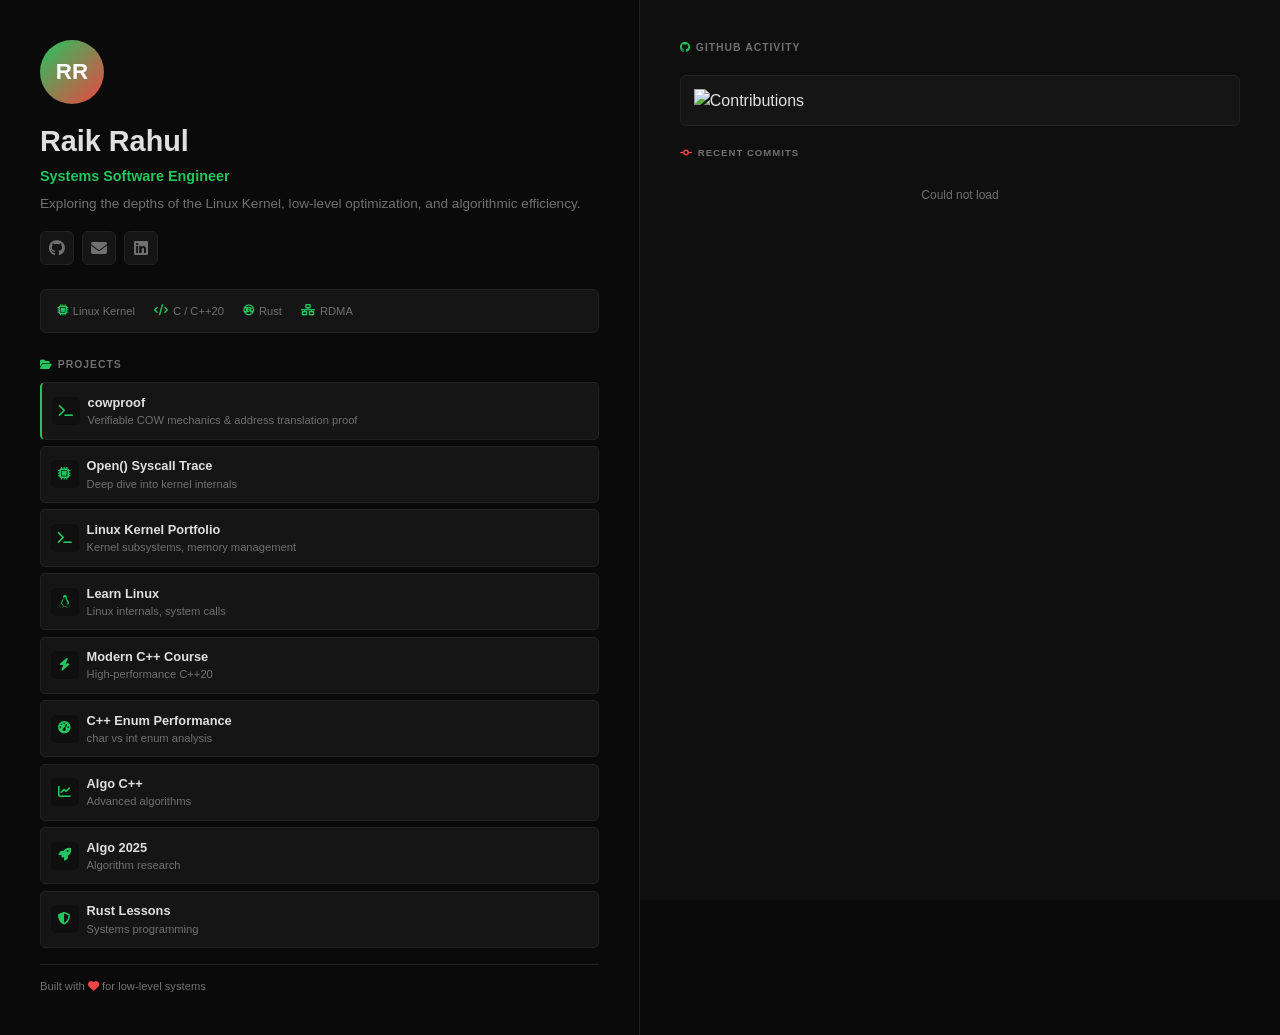
==== commit f7113ca3: "add cowproof to homepage" ====
--- a/index.html
+++ b/index.html
@@ -453,6 +453,13 @@
             <div class="projects">
                 <div class="label"><i class="fas fa-folder-open"></i> Projects</div>
                 <div class="proj-list">
+                    <a href="https://github.com/raikrahul/cowproof" class="proj" style="border-left: 2px solid var(--green)">
+                        <div class="proj-icon"><i class="fas fa-terminal"></i></div>
+                        <div>
+                            <h3>cowproof</h3>
+                            <p>Verifiable COW mechanics & address translation proof</p>
+                        </div>
+                    </a>
                     <a href="https://raikrahul.github.io/what-happens-when-open-is-called/" class="proj">
                         <div class="proj-icon"><i class="fas fa-microchip"></i></div>
                         <div>
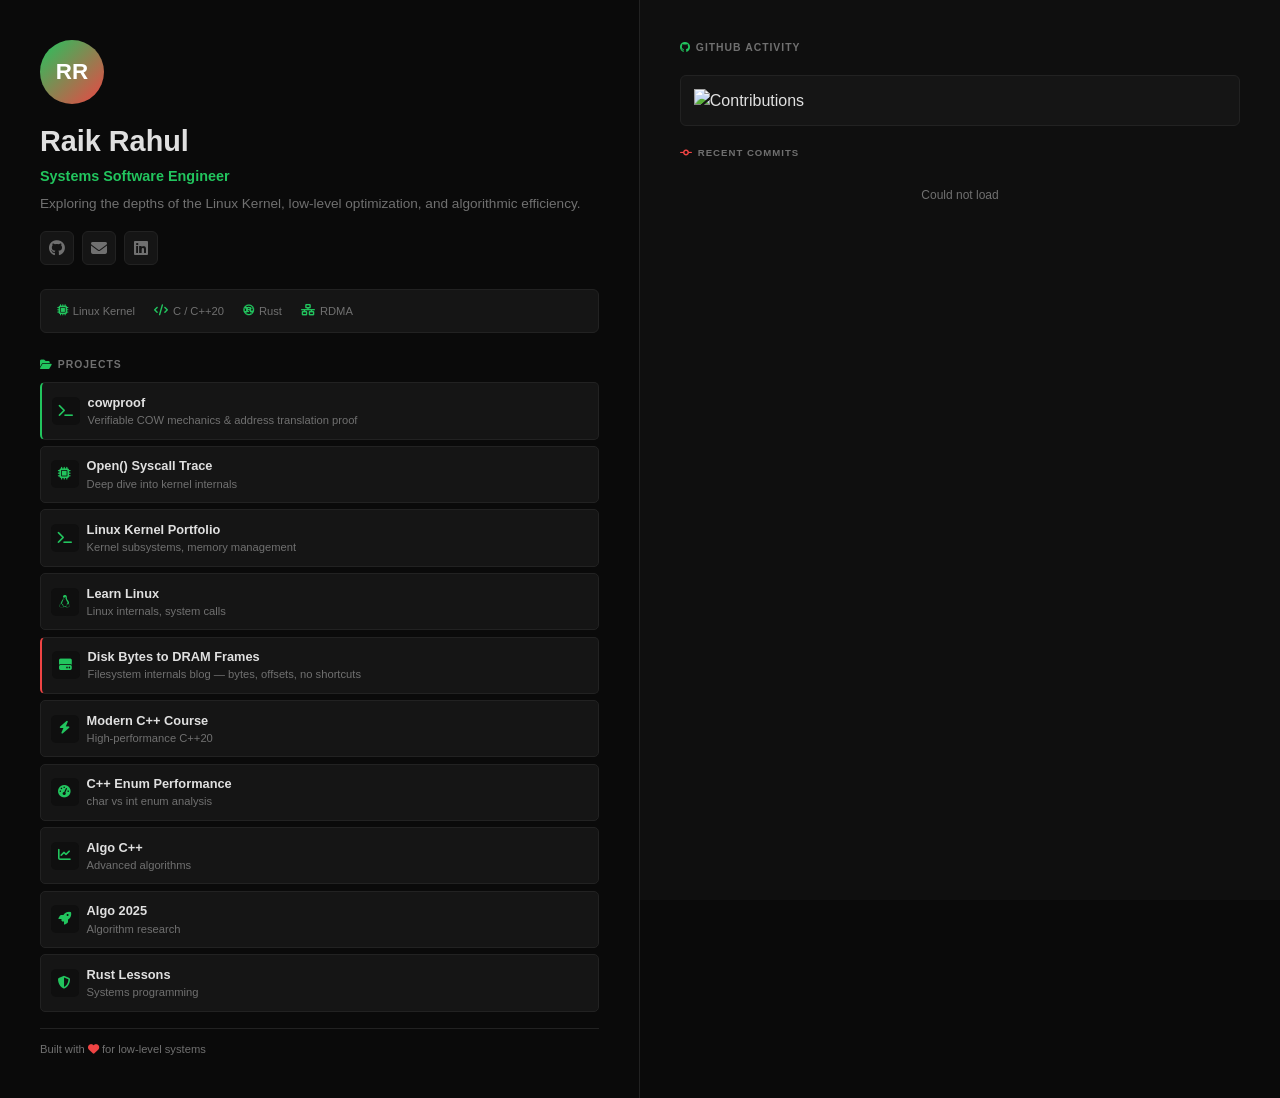
==== commit 7338359a: "add filesystem internals blog series: 3 posts + landing page" ====
--- a/index.html
+++ b/index.html
@@ -479,6 +479,13 @@
                         <div>
                             <h3>Learn Linux</h3>
                             <p>Linux internals, system calls</p>
+                        </div>
+                    </a>
+                    <a href="fs-internals/index.html" class="proj" style="border-left: 2px solid var(--red)">
+                        <div class="proj-icon"><i class="fas fa-hard-drive"></i></div>
+                        <div>
+                            <h3>Disk Bytes to DRAM Frames</h3>
+                            <p>Filesystem internals blog — bytes, offsets, no shortcuts</p>
                         </div>
                     </a>
                     <a href="modern-cpp/index.html" class="proj">
